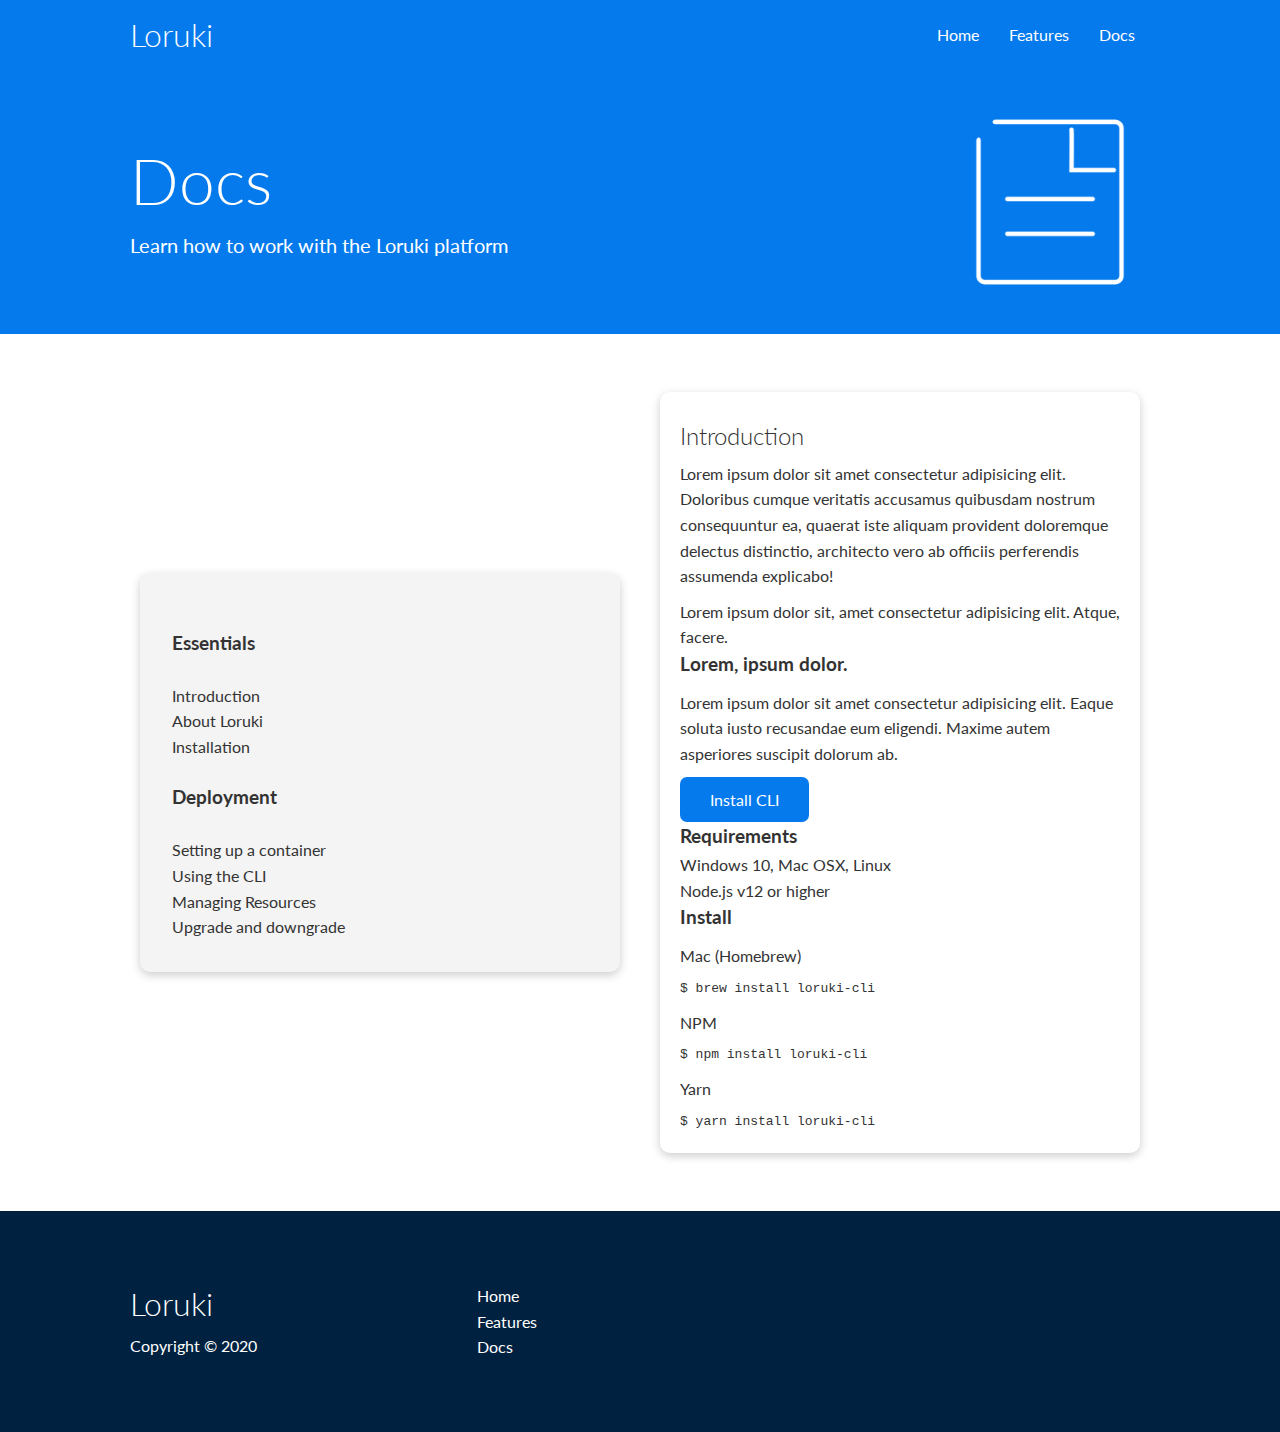
==== docs.html @ eb8db39e "yada yada yada" ====
<!DOCTYPE html>
<html lang="en">
  <head>
    <meta charset="UTF-8" />
    <meta name="viewport" content="width=device-width, initial-scale=1.0" />

    <!-- custom styles -->
    <link rel="stylesheet" href="css/utilities.css" />
    <link rel="stylesheet" href="css/styles.css" />

    <!-- font awesome -->
    <link
      rel="stylesheet"
      href="https://cdnjs.cloudflare.com/ajax/libs/font-awesome/5.15.1/css/all.min.css"
      integrity="sha512-+4zCK9k+qNFUR5X+cKL9EIR+ZOhtIloNl9GIKS57V1MyNsYpYcUrUeQc9vNfzsWfV28IaLL3i96P9sdNyeRssA=="
      crossorigin="anonymous"
    />
    <title>Loruki | Cloud Hosting for Everyone</title>
  </head>
  <body>
    <!-- Navbar -->
    <div class="navbar">
      <div class="container flex">
        <h1 class="logo">Loruki</h1>
        <nav>
          <ul>
            <li><a href="index.html">Home</a></li>
            <li><a href="features.html">Features</a></li>
            <li><a href="docs.html">Docs</a></li>
          </ul>
        </nav>
      </div>
    </div>

    <!-- Heading section -->
    <section class="docs-head bg-primary py-3">
      <div class="container grid">
        <div>
          <h1 class="xl">Docs</h1>
          <p class="lead">Learn how to work with the Loruki platform</p>
        </div>
        <img src="images/docs.png" alt="" />
      </div>
    </section>

    <!-- Docs main -->
    <section class="docs-main my-4">
      <div class="container grid">
        <div class="card bg-light p-3">
          <h3 class="my-2">Essentials</h3>
          <nav>
            <ul>
              <li><a href="#">Introduction</a></li>
              <li><a href="#">About Loruki</a></li>
              <li><a href="#">Installation</a></li>
            </ul>
          </nav>
          <h3 class="my-2">Deployment</h3>
          <nav>
            <ul>
              <li><a href="#">Setting up a container</a></li>
              <li><a href="#">Using the CLI</a></li>
              <li><a href="#">Managing Resources</a></li>
              <li><a href="#">Upgrade and downgrade</a></li>
            </ul>
          </nav>
        </div>
        <div class="card">
          <h2>Introduction</h2>
          <p>
            Lorem ipsum dolor sit amet consectetur adipisicing elit. Doloribus
            cumque veritatis accusamus quibusdam nostrum consequuntur ea,
            quaerat iste aliquam provident doloremque delectus distinctio,
            architecto vero ab officiis perferendis assumenda explicabo!
          </p>
          <div class="alert alert-success">
            <i class="fas fa-info"></i>Lorem ipsum dolor sit, amet consectetur
            adipisicing elit. Atque, facere.
          </div>
          <h3>Lorem, ipsum dolor.</h3>
          <p>
            Lorem ipsum dolor sit amet consectetur adipisicing elit. Eaque
            soluta iusto recusandae eum eligendi. Maxime autem asperiores
            suscipit dolorum ab.
          </p>
          <a href="" class="btn btn-primary">Install CLI</a>
          <h3>Requirements</h3>
          <ul>
            <li>Windows 10, Mac OSX, Linux</li>
            <li>Node.js v12 or higher</li>
          </ul>
          <h3>Install</h3>
          <p>Mac (Homebrew)</p>
          <pre><code>$ brew install loruki-cli</code></pre>
          <p>NPM</p>
          <pre><code>$ npm install loruki-cli</code></pre>
          <p>Yarn</p>
          <pre><code>$ yarn install loruki-cli</code></pre>
        </div>
      </div>
    </section>

    <!-- footer -->
    <footer class="footer bg-dark py-5">
      <div class="container grid grid-3">
        <div>
          <h1>Loruki</h1>
          <p>Copyright &copy; 2020</p>
        </div>
        <nav>
          <ul>
            <li><a href="index.html">Home</a></li>
            <li><a href="features.html">Features</a></li>
            <li><a href="docs.html">Docs</a></li>
          </ul>
        </nav>
        <div class="social">
          <a href="#"><i class="fab fa-github fa-2x"></i></a>
          <a href="#"><i class="fab fa-facebook fa-2x"></i></a>
          <a href="#"><i class="fab fa-instagram fa-2x"></i></a>
          <a href="#"><i class="fab fa-twitter fa-2x"></i></a>
        </div>
      </div>
    </footer>
  </body>
</html>
---- css/utilities.css ----
.flex {
  display: flex;
  justify-content: center;
  align-items: center;
  height: 100%;
}
.grid {
  display: grid;
  grid-template-columns: repeat(2, 1fr);
  gap: 20px;
  justify-content: center;
  align-items: center;
  height: 100%;
}

.grid-3 {
  grid-template-columns: repeat(3, 1fr);
}

.container {
  max-width: 1100px;
  margin: 0 auto;

  /* this removes margin space above the container due to the margin applied to the h1 */
  overflow: auto;
  padding: 0 40px;
}

.card {
  background-color: var(--main-white);
  color: var(--main-dark-color);
  border-radius: 10px;
  box-shadow: 0 3px 10px rgba(0, 0, 0, 0.2);
  padding: 20px;
  margin: 10px;
}

.btn {
  display: inline-block;
  padding: 10px 30px;
  cursor: pointer;
  background: var(--primary-color);
  color: var(--main-white);
  border: none;
  border-radius: 7px;
  transition: transform 0.1s ease;
}

.btn-outline {
  background-color: transparent;
  border: 1px var(--main-white) solid;
}

.btn:hover {
  transform: scale(0.95);
}

/* Buttons and colored buttons */
.bg-primary,
.btn-primary {
  background-color: var(--primary-color);
  color: var(--main-white);
}

.bg-secondary,
.btn-secondary {
  background-color: var(--secondary-color);
  color: var(--main-white);
}

.bg-dark,
.btn-dark {
  background-color: var(--dark-color);
  color: var(--main-white);
}

.bg-light,
.btn-light {
  background-color: var(--light-color);
  color: var(--main-dark-color);
}

.bg-primary a,
.btn-primary a,
.bg-secondary a,
.btn-secondary a,
.bg-dark a,
.btn-dark a {
  color: var(--main-white);
}

/* Text Sizes */
.lead {
  font-size: 20px;
}

.sm {
  font-size: 1rem;
}

.md {
  font-size: 2rem;
}

.lg {
  font-size: 3rem;
}

.xl {
  font-size: 4rem;
}

.text-center {
  text-align: center;
}

/* Margins */

.my-1 {
  margin: 1rem 0;
}

.my-2 {
  margin: 1.5rem 0;
}

.my-3 {
  margin: 2rem 0;
}

.my-4 {
  margin: 3rem 0;
}

.my-5 {
  margin: 4rem 0;
}

.m-1 {
  margin: 1rem;
}

.m-2 {
  margin: 1.5rem;
}

.m-3 {
  margin: 2rem;
}

.m-4 {
  margin: 3rem;
}

.m-5 {
  margin: 4rem;
}

/* Padding */
.py-1 {
  padding: 1rem 0;
}

.py-2 {
  padding: 1.5rem 0;
}

.py-3 {
  padding: 2rem 0;
}

.py-4 {
  padding: 3rem 0;
}

.py-5 {
  padding: 4rem 0;
}

.p-1 {
  padding: 1rem;
}

.p-2 {
  padding: 1.5rem;
}

.p-3 {
  padding: 2rem;
}

.p-4 {
  padding: 3rem;
}

.p-5 {
  padding: 4rem;
}
---- css/styles.css ----
@import url('https://fonts.googleapis.com/css2?family=Lato:wght@300&display=swap');

/* Global styles, custom properties and resets ****************************************/
:root {
  --primary-color: #047aed;
  --secondary-color: #1c3fa8;
  --dark-color: #002240;
  --light-color: #f4f4f4;
  --main-white: #ffffff;
  --main-text-color: #333;
}

* {
  box-sizing: border-box;
  padding: 0;
  margin: 0;
  list-style: none;
  text-decoration: none;
}

body {
  font-family: 'Lato', sans-serif;
  color: var(--main-text-color);
  line-height: 1.6;
}

a {
  color: #333;
}

h1,
h2 {
  font-weight: 300;
  line-height: 1.2;
  margin: 10px 0;
}

p {
  margin: 10px 0;
}

img {
  width: 100%;
}

/* Navbar **************************************************************************/
.navbar {
  background-color: var(--primary-color);
  color: var(--main-white);
  height: 70px;
}

.navbar .flex {
  justify-content: space-between;
}

.navbar ul {
  display: flex;
}

.navbar a {
  color: var(--main-white);
  padding: 10px;
  margin: 0 5px;
}

.navbar a:hover {
  border-bottom: 2px var(--main-white) solid;
}

/* Showcase section ******************************************************************/
.showcase {
  height: 400px;
  background-color: var(--primary-color);
  color: var(--main-white);
  position: relative;
}

.showcase::before,
.showcase::after {
  content: '';
  position: absolute;
  height: 100px;
  bottom: -70px;
  right: 0;
  left: 0;
  background-color: var(--main-white);
  transform: skewY(-3deg);
  -webkit-transform: skewY(-3deg);
  -moz-transform: skewY(-3deg);
  -ms-transform: skewY(-3deg);
}

.showcase .grid {
  grid-template-columns: 55% 45%;
  gap: 30px;

  /* makes the form go past the container border */
  overflow: visible;
}

.showcase h1 {
  font-size: 40px;
}

.showcase p {
  margin: 20px 0;
}

.showcase-form {
  position: relative;
  top: 60px;
  height: 350px;
  width: 400px;
  padding: 40px;
  z-index: 100;
  justify-self: flex-end;
}

.showcase-form h2 {
  color: var(--main-text-color);
}

.showcase-form .form-control {
  margin: 30px 0;
}

.showcase-form input[type='text'],
.showcase-form input[type='email'] {
  border: 0;
  border-bottom: 1px solid #b4becb;
  padding: 3px;
  font-size: 16px;
}

.showcase-form input:focus {
  outline: none;
}

/* Stats section ***************************************************************/
.stats {
  padding-top: 100px;
}

.stats-heading {
  max-width: 500px;
  margin: auto;
}

.stats .grid h3 {
  font-size: 35px;
}

.stats .grid p {
  font-size: 20px;
  font-weight: bold;
}

/* cli ****************************************************************************/
.cli .grid {
  grid-template-columns: repeat(3, 1fr);
  grid-template-rows: repeat(2, 1fr);
}

.cli .grid > *:first-child {
  grid-column: span 2;
  grid-row: span 2;
}

/* cloud ***************************************************************************/
.cloud .grid {
  grid-template-columns: 4fr 3fr;
}

/* Languages ***********************************************************************/
.languages .card {
  text-align: center;
  margin: 18px 10px 40px;
  transition: transform 0.2s ease-in;
}

.languages .flex {
  flex-wrap: wrap;
}

.languages .card h4 {
  font-size: 20px;
  margin-bottom: 10px;
}

.languages .card:hover {
  transform: translateY(-15px);
}

/* footer ****************************************************************************/
.social a {
  margin: 0 10px;
}

/* Features page *********************************************************************/
.features-head img, .docs-head img {
  width: 200px;
  justify-self: flex-end;
}

.features-sub-head img {
  width: 300px;
  justify-self: flex-end;
}

.features-main .card i {
  margin-right: 20px;
}

.features-main .grid {
  padding: 30px;
}

.features-main .grid > *:first-child {
  grid-column: 1 / span 3;
}

.features-main .grid > *:nth-child(2) {
  grid-column: 1 / span 2;
}

/* Docs page */


/* Media queries *********************************************************************/

/* Tablets and under */
@media (max-width: 800px) {
  .grid,
  .showcase .grid,
  .stats .grid,
  .cli .grid,
  .cloud .grid {
    grid-template-columns: 1fr;
    grid-template-rows: 1fr;
  }

  .showcase {
    height: auto;
  }

  .showcase-text {
    text-align: center;
    margin-top: 40px;
  }

  .showcase-form {
    justify-self: center;
    margin: auto;
  }

  .cli .grid > *:first-child {
    grid-column: 1;
    grid-row: 1;
  }
}

/* Mobile */
@media (max-width: 500px) {
  .navbar {
    height: 110px;
  }

  .navbar .flex {
    flex-direction: column;
  }

  .navbar ul {
    padding: 10px;
    background-color: rgba(0, 0, 0, 0.1);
  }
}
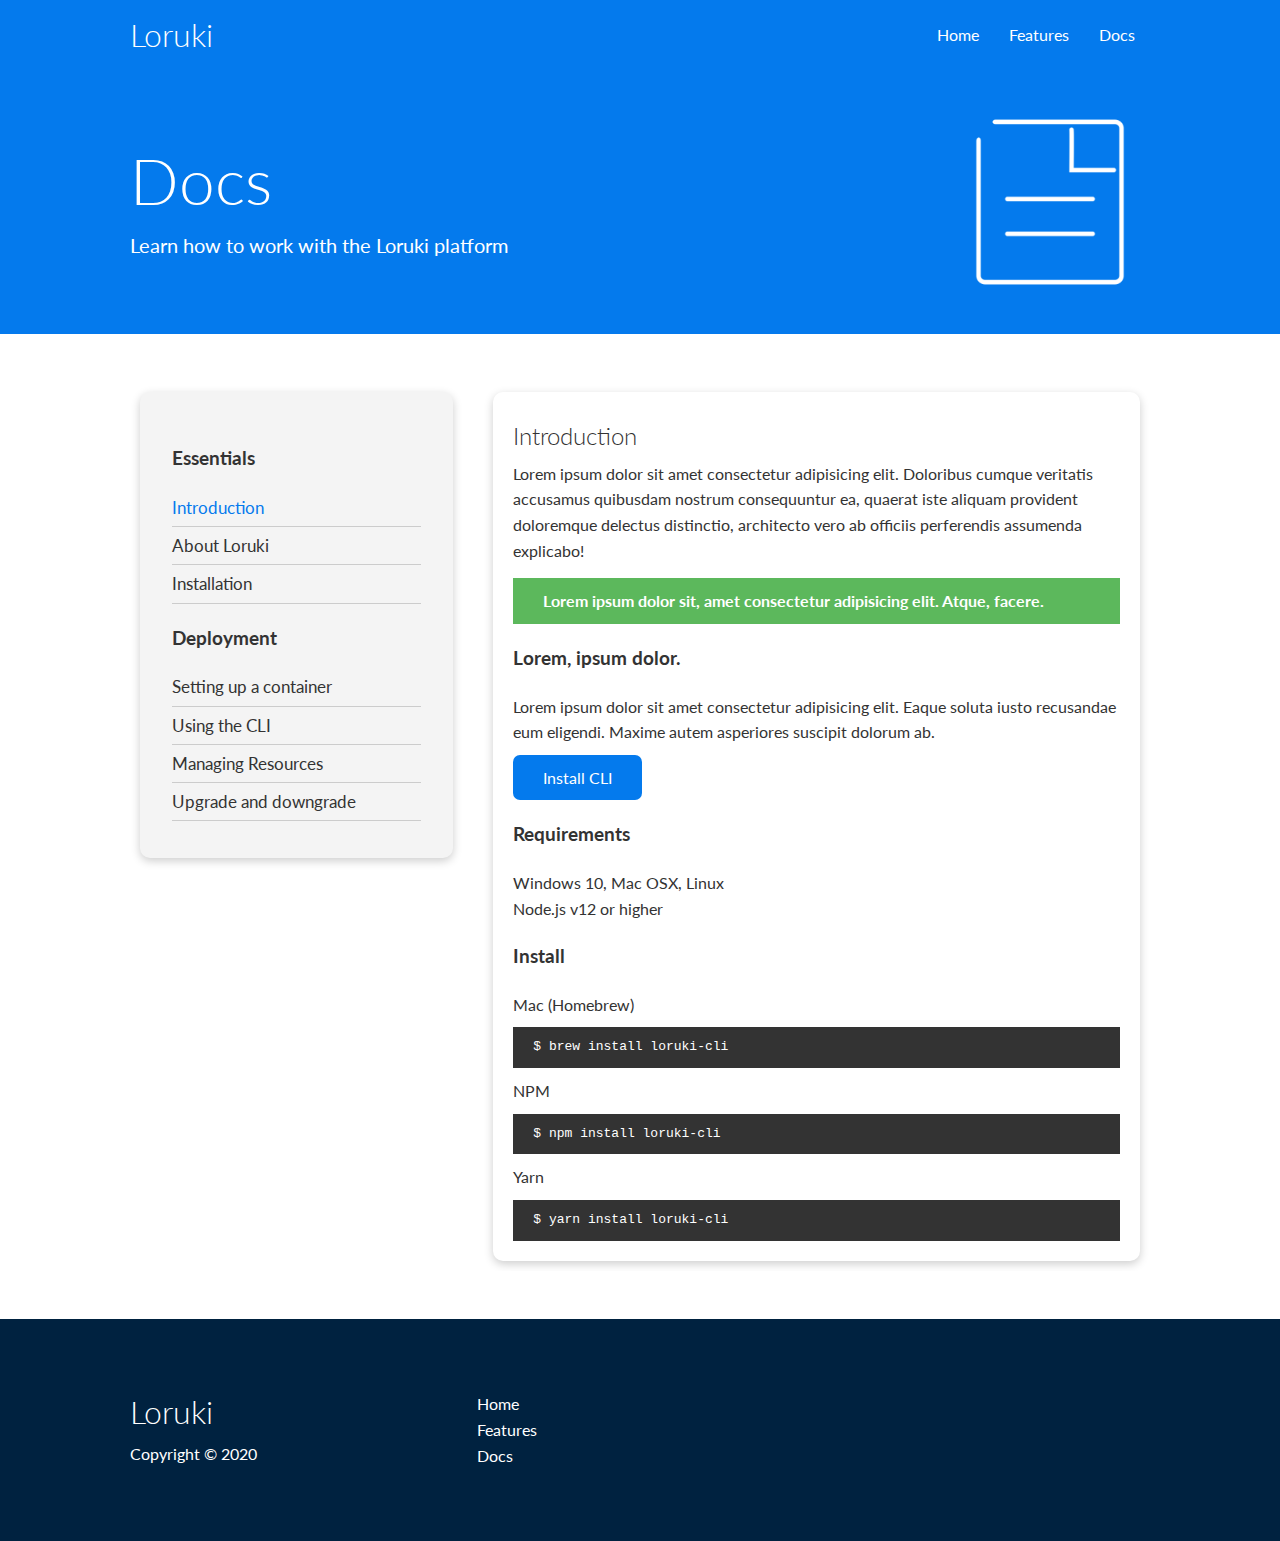
==== commit 4871d6b6: "Finished animations" ====
--- a/docs.html
+++ b/docs.html
@@ -50,7 +50,7 @@
           <h3 class="my-2">Essentials</h3>
           <nav>
             <ul>
-              <li><a href="#">Introduction</a></li>
+              <li><a class="text-primary" href="#">Introduction</a></li>
               <li><a href="#">About Loruki</a></li>
               <li><a href="#">Installation</a></li>
             </ul>
--- a/css/utilities.css
+++ b/css/utilities.css
@@ -114,6 +114,45 @@
   text-align: center;
 }
 
+/* Alert */
+.alert {
+  background-color: var(--light-color);
+  padding: 10px 20px;
+  font-weight: bold;
+  margin: 15px 0;
+}
+
+.alert i {
+  margin-right: 10px;
+}
+
+.alert-success {
+  background-color: var(--success-color);
+  color: var(--main-white);
+}
+
+.alert-error {
+  background-color: var(--error-color);
+  color: var(--main-white);
+}
+
+/* text colors */
+.text-primary {
+  color: var(--primary-color);
+}
+
+.text-secondary {
+  color: var(--secondary-color);
+}
+
+.text-dark {
+  color: var(--dark-color);
+}
+
+.text-light {
+  color: var(--light-color);
+}
+
 /* Margins */
 
 .my-1 {
--- a/css/styles.css
+++ b/css/styles.css
@@ -8,6 +8,8 @@
   --light-color: #f4f4f4;
   --main-white: #ffffff;
   --main-text-color: #333;
+  --success-color: #5cb85c;
+  --error-color: #d9534f;
 }
 
 * {
@@ -41,6 +43,13 @@
 
 img {
   width: 100%;
+}
+
+code,
+pre {
+  background-color: var(--main-text-color);
+  color: var(--main-white);
+  padding: 10px;
 }
 
 /* Navbar **************************************************************************/
@@ -107,6 +116,10 @@
   margin: 20px 0;
 }
 
+.showcase-text {
+  animation: slideInFromLeft .8s ease-in;
+}
+
 .showcase-form {
   position: relative;
   top: 60px;
@@ -115,6 +128,7 @@
   padding: 40px;
   z-index: 100;
   justify-self: flex-end;
+  animation: slideInFromRight .8s ease-in;
 }
 
 .showcase-form h2 {
@@ -140,6 +154,7 @@
 /* Stats section ***************************************************************/
 .stats {
   padding-top: 100px;
+  animation: slideInFromBottom .8s ease-in;
 }
 
 .stats-heading {
@@ -198,7 +213,8 @@
 }
 
 /* Features page *********************************************************************/
-.features-head img, .docs-head img {
+.features-head img,
+.docs-head img {
   width: 200px;
   justify-self: flex-end;
 }
@@ -225,8 +241,63 @@
 }
 
 /* Docs page */
-
-
+.docs-main h3 {
+  margin: 20px 0;
+}
+
+.docs-main .grid {
+  grid-template-columns: 1fr 2fr;
+  align-items: flex-start;
+}
+
+.docs-main nav li {
+  font-size: 17px;
+  padding-bottom: 5px;
+  margin-bottom: 5px;
+  border-bottom: 1px #ccc solid;
+}
+
+.docs-main a:hover {
+  font-weight: bold;
+}
+
+/* Animations ************************************************************************/
+@keyframes slideInFromLeft {
+  0% {
+    transform: translateX(-200%);
+  }
+
+  100% {
+    transform: translateX(0);
+  }
+}
+@keyframes slideInFromRight {
+  0% {
+    transform: translateX(200%);
+  }
+
+  100% {
+    transform: translateX(0);
+  }
+}
+@keyframes slideInFromTop {
+  0% {
+    transform: translateY(-100%);
+  }
+
+  100% {
+    transform: translateX(0);
+  }
+}
+@keyframes slideInFromBottom {
+  0% {
+    transform: translateY(200%);
+  }
+
+  100% {
+    transform: translateY(0);
+  }
+}
 /* Media queries *********************************************************************/
 
 /* Tablets and under */
@@ -235,7 +306,9 @@
   .showcase .grid,
   .stats .grid,
   .cli .grid,
-  .cloud .grid {
+  .cloud .grid,
+  .features-main .grid,
+  .docs-main .grid {
     grid-template-columns: 1fr;
     grid-template-rows: 1fr;
   }
@@ -257,6 +330,23 @@
   .cli .grid > *:first-child {
     grid-column: 1;
     grid-row: 1;
+  }
+
+  .features-head,
+  .features-sub-head,
+  .docs-head {
+    text-align: center;
+  }
+
+  .features-head img,
+  .features-sub-head img,
+  .docs-head img {
+    justify-self: center;
+  }
+
+  .features-main .grid > *:first-child,
+  .features-main .grid > *:nth-child(2) {
+    grid-column: 1;
   }
 }
 
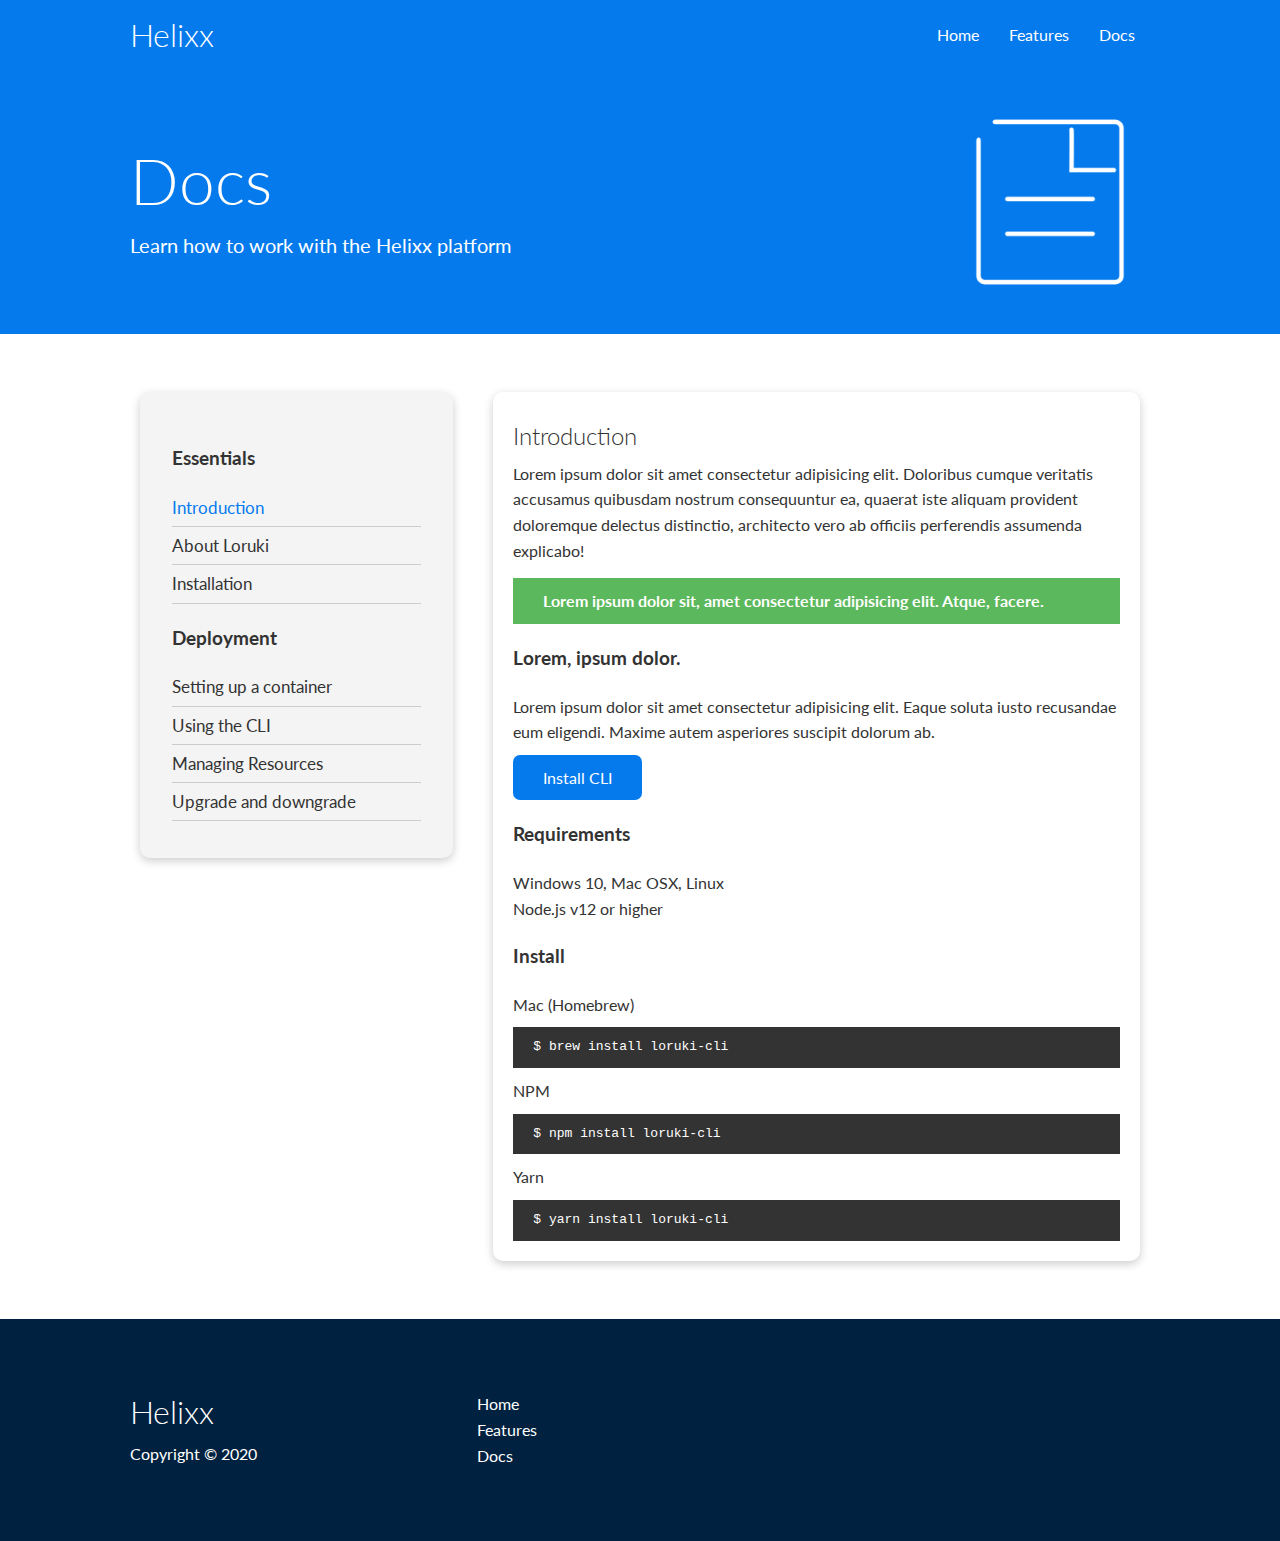
==== commit c0e9497c: "fix: change brand name" ====
--- a/docs.html
+++ b/docs.html
@@ -15,13 +15,13 @@
       integrity="sha512-+4zCK9k+qNFUR5X+cKL9EIR+ZOhtIloNl9GIKS57V1MyNsYpYcUrUeQc9vNfzsWfV28IaLL3i96P9sdNyeRssA=="
       crossorigin="anonymous"
     />
-    <title>Loruki | Cloud Hosting for Everyone</title>
+    <title>Helixx | Cloud Hosting for Everyone</title>
   </head>
   <body>
     <!-- Navbar -->
     <div class="navbar">
       <div class="container flex">
-        <h1 class="logo">Loruki</h1>
+        <h1 class="logo">Helixx</h1>
         <nav>
           <ul>
             <li><a href="index.html">Home</a></li>
@@ -37,7 +37,7 @@
       <div class="container grid">
         <div>
           <h1 class="xl">Docs</h1>
-          <p class="lead">Learn how to work with the Loruki platform</p>
+          <p class="lead">Learn how to work with the Helixx platform</p>
         </div>
         <img src="images/docs.png" alt="" />
       </div>
@@ -104,7 +104,7 @@
     <footer class="footer bg-dark py-5">
       <div class="container grid grid-3">
         <div>
-          <h1>Loruki</h1>
+          <h1>Helixx</h1>
           <p>Copyright &copy; 2020</p>
         </div>
         <nav>
--- a/css/styles.css
+++ b/css/styles.css
@@ -50,6 +50,11 @@
   background-color: var(--main-text-color);
   color: var(--main-white);
   padding: 10px;
+}
+
+.hidden {
+  visibility: hidden;
+  height: 0;
 }
 
 /* Navbar **************************************************************************/
@@ -117,7 +122,7 @@
 }
 
 .showcase-text {
-  animation: slideInFromLeft .8s ease-in;
+  animation: slideInFromLeft 0.8s ease-in;
 }
 
 .showcase-form {
@@ -128,7 +133,7 @@
   padding: 40px;
   z-index: 100;
   justify-self: flex-end;
-  animation: slideInFromRight .8s ease-in;
+  animation: slideInFromRight 0.8s ease-in;
 }
 
 .showcase-form h2 {
@@ -154,7 +159,7 @@
 /* Stats section ***************************************************************/
 .stats {
   padding-top: 100px;
-  animation: slideInFromBottom .8s ease-in;
+  animation: slideInFromBottom 0.8s ease-in;
 }
 
 .stats-heading {
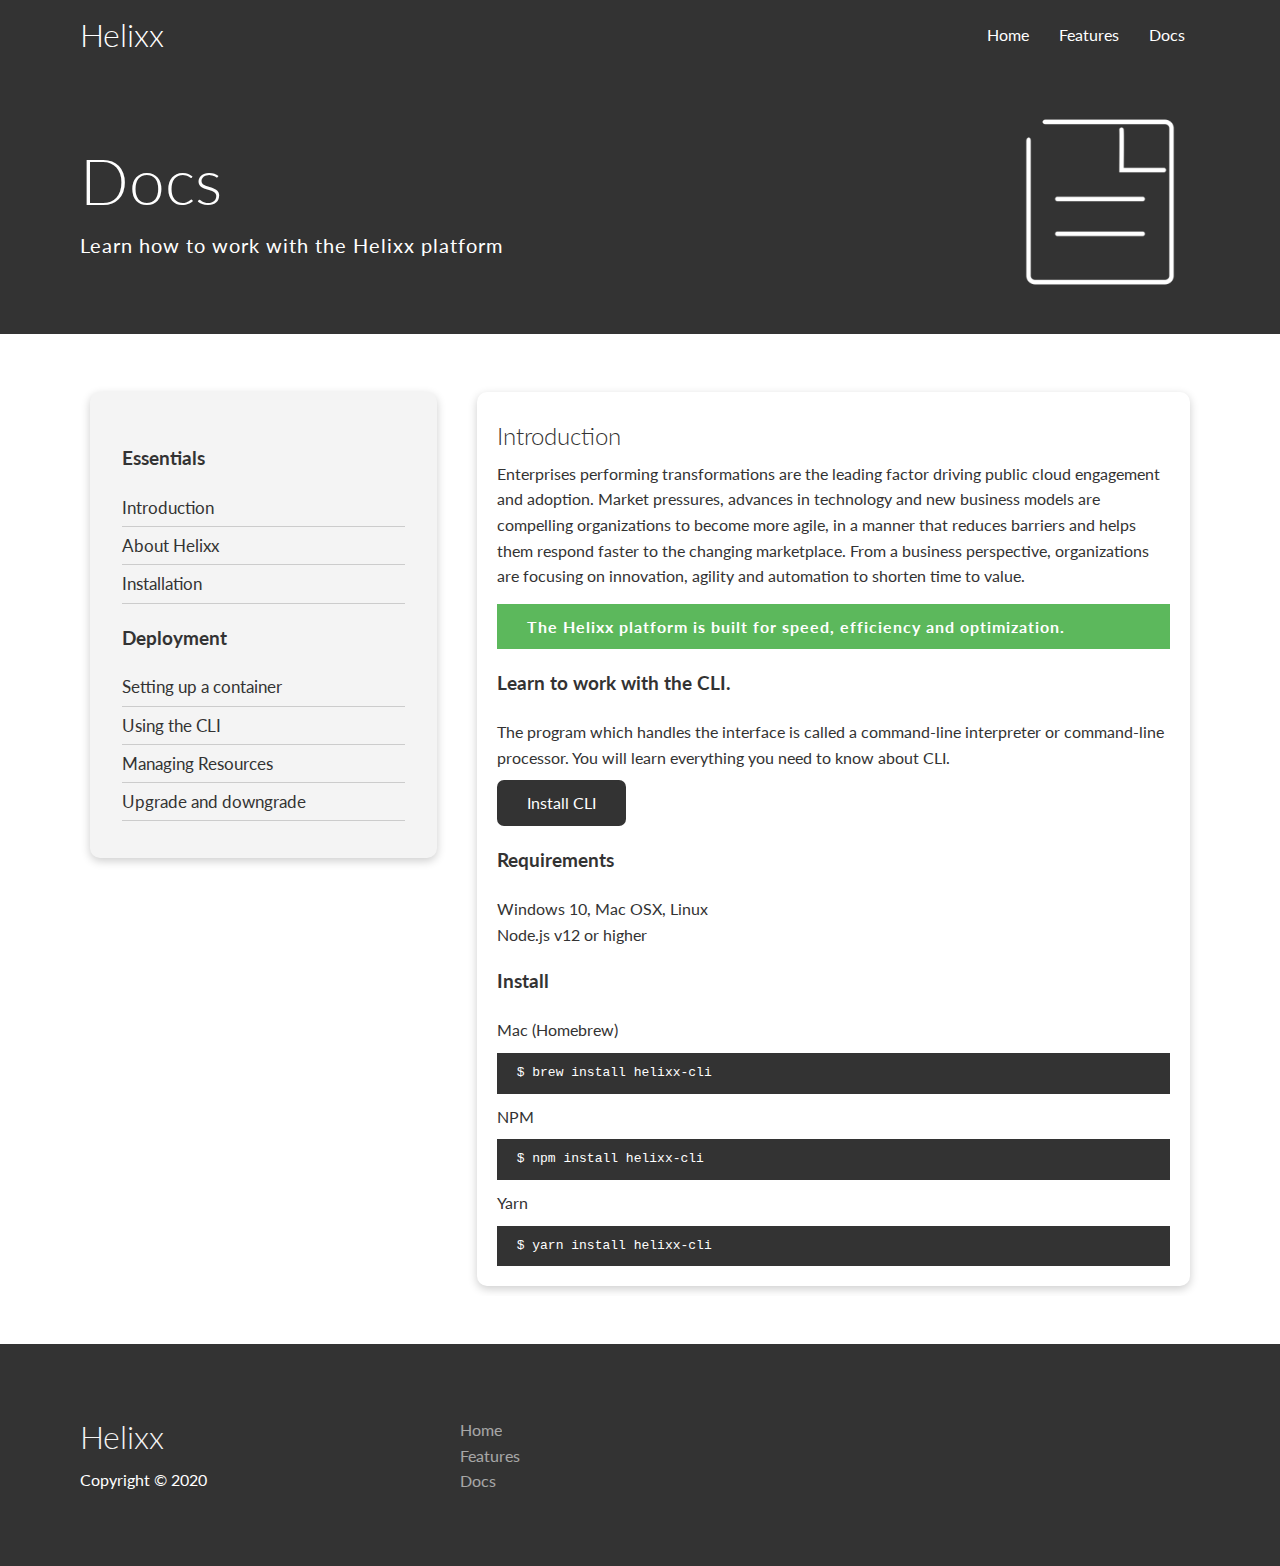
==== commit 69742463: "fix: re-design of the features and docs pages" ====
--- a/docs.html
+++ b/docs.html
@@ -33,7 +33,7 @@
     </div>
 
     <!-- Heading section -->
-    <section class="docs-head bg-primary py-3">
+    <section class="docs-head py-3">
       <div class="container grid">
         <div>
           <h1 class="xl">Docs</h1>
@@ -50,8 +50,8 @@
           <h3 class="my-2">Essentials</h3>
           <nav>
             <ul>
-              <li><a class="text-primary" href="#">Introduction</a></li>
-              <li><a href="#">About Loruki</a></li>
+              <li><a href="#">Introduction</a></li>
+              <li><a href="#">About Helixx</a></li>
               <li><a href="#">Installation</a></li>
             </ul>
           </nav>
@@ -68,22 +68,25 @@
         <div class="card">
           <h2>Introduction</h2>
           <p>
-            Lorem ipsum dolor sit amet consectetur adipisicing elit. Doloribus
-            cumque veritatis accusamus quibusdam nostrum consequuntur ea,
-            quaerat iste aliquam provident doloremque delectus distinctio,
-            architecto vero ab officiis perferendis assumenda explicabo!
+            Enterprises performing transformations are the leading factor
+            driving public cloud engagement and adoption. Market pressures,
+            advances in technology and new business models are compelling
+            organizations to become more agile, in a manner that reduces
+            barriers and helps them respond faster to the changing marketplace.
+            From a business perspective, organizations are focusing on
+            innovation, agility and automation to shorten time to value.
           </p>
           <div class="alert alert-success">
-            <i class="fas fa-info"></i>Lorem ipsum dolor sit, amet consectetur
-            adipisicing elit. Atque, facere.
+            <i class="fas fa-info"></i>The Helixx platform is built for speed,
+            efficiency and optimization.
           </div>
-          <h3>Lorem, ipsum dolor.</h3>
+          <h3>Learn to work with the CLI.</h3>
           <p>
-            Lorem ipsum dolor sit amet consectetur adipisicing elit. Eaque
-            soluta iusto recusandae eum eligendi. Maxime autem asperiores
-            suscipit dolorum ab.
+            The program which handles the interface is called a command-line
+            interpreter or command-line processor. You will learn everything you
+            need to know about CLI.
           </p>
-          <a href="" class="btn btn-primary">Install CLI</a>
+          <a href="" class="btn btn-cli">Install CLI</a>
           <h3>Requirements</h3>
           <ul>
             <li>Windows 10, Mac OSX, Linux</li>
@@ -91,17 +94,17 @@
           </ul>
           <h3>Install</h3>
           <p>Mac (Homebrew)</p>
-          <pre><code>$ brew install loruki-cli</code></pre>
+          <pre><code>$ brew install helixx-cli</code></pre>
           <p>NPM</p>
-          <pre><code>$ npm install loruki-cli</code></pre>
+          <pre><code>$ npm install helixx-cli</code></pre>
           <p>Yarn</p>
-          <pre><code>$ yarn install loruki-cli</code></pre>
+          <pre><code>$ yarn install helixx-cli</code></pre>
         </div>
       </div>
     </section>
 
     <!-- footer -->
-    <footer class="footer bg-dark py-5">
+    <footer class="footer py-5">
       <div class="container grid grid-3">
         <div>
           <h1>Helixx</h1>
--- a/css/utilities.css
+++ b/css/utilities.css
@@ -18,7 +18,7 @@
 }
 
 .container {
-  max-width: 1100px;
+  max-width: 1200px;
   margin: 0 auto;
 
   /* this removes margin space above the container due to the margin applied to the h1 */
@@ -35,6 +35,10 @@
   margin: 10px;
 }
 
+.card p {
+  color: var(--main-dark-color);
+}
+
 .btn {
   display: inline-block;
   padding: 10px 30px;
@@ -77,7 +81,8 @@
 .bg-light,
 .btn-light {
   background-color: var(--light-color);
-  color: var(--main-dark-color);
+  color: var(--main-dark-color) !important;
+  font-weight: bold;
 }
 
 .bg-primary a,
@@ -92,6 +97,7 @@
 /* Text Sizes */
 .lead {
   font-size: 20px;
+  letter-spacing: 1px;
 }
 
 .sm {
@@ -129,6 +135,7 @@
 .alert-success {
   background-color: var(--success-color);
   color: var(--main-white);
+  letter-spacing: 1px;
 }
 
 .alert-error {
--- a/css/styles.css
+++ b/css/styles.css
@@ -1,9 +1,10 @@
-@import url('https://fonts.googleapis.com/css2?family=Lato:wght@300&display=swap');
+@import url('https://fonts.googleapis.com/css2?family=Lato:wght@300;400;700&display=swap');
 
 /* Global styles, custom properties and resets ****************************************/
 :root {
   --primary-color: #047aed;
   --secondary-color: #1c3fa8;
+  --alt-primary-color: #333;
   --dark-color: #002240;
   --light-color: #f4f4f4;
   --main-white: #ffffff;
@@ -59,7 +60,7 @@
 
 /* Navbar **************************************************************************/
 .navbar {
-  background-color: var(--primary-color);
+  background-color: var(--alt-primary-color);
   color: var(--main-white);
   height: 70px;
 }
@@ -85,7 +86,7 @@
 /* Showcase section ******************************************************************/
 .showcase {
   height: 400px;
-  background-color: var(--primary-color);
+  background-color: var(--alt-primary-color);
   color: var(--main-white);
   position: relative;
 }
@@ -115,10 +116,12 @@
 
 .showcase h1 {
   font-size: 40px;
+  text-transform: capitalize;
 }
 
 .showcase p {
   margin: 20px 0;
+  letter-spacing: 1px;
 }
 
 .showcase-text {
@@ -165,29 +168,122 @@
 .stats-heading {
   max-width: 500px;
   margin: auto;
+  font-weight: 500;
+  margin: 4rem auto;
 }
 
 .stats .grid h3 {
-  font-size: 35px;
+  font-size: 28px;
 }
 
 .stats .grid p {
-  font-size: 20px;
+  font-size: 18px;
+  font-weight: 400;
+  color: var(--main-text-color);
+}
+
+/* cli ****************************************************************************/
+.service {
+  margin-top: 6rem;
+  margin-bottom: 4rem;
+}
+.about-img {
+  margin-bottom: 2rem;
+}
+
+.about-img img {
+  border-radius: 7px;
+  object-fit: cover;
+  height: 20rem;
+}
+
+.about {
+  display: grid;
+  grid-template-rows: auto 1fr;
+  background: #f8f8f8;
+  margin-bottom: 4rem;
+  border-radius: 7px;
+}
+
+.btn-container {
+  border-top-left-radius: 7px;
+  border-top-right-radius: 7px;
+  display: grid;
+  grid-template-columns: repeat(4, 1fr);
+}
+
+.btn-container button {
+  text-transform: capitalize;
+}
+
+.tab-btn:nth-child(1) {
+  border-top-left-radius: 7px;
+}
+
+.tab-btn:nth-child(4) {
+  border-top-right-radius: 7px;
+}
+
+.tab-btn {
+  padding: 1rem 0;
+  background: #f9f9f9;
+  border: none;
+  border-right: 1px solid #ccc;
+  font-size: 1rem;
+  display: block;
+  cursor: pointer;
+  transition: all 0.3s linear;
+  letter-spacing: 1px;
+}
+
+.tab-btn:hover:not(.active) {
+  background: hsl(205, 100%, 96%);
+  color: var(--primary-color);
+}
+
+.tab-btn:nth-child(4) {
+  border-right: none;
+}
+
+.about-content {
+  border-bottom-left-radius: 7px;
+  border-bottom-right-radius: 7px;
+}
+
+.content {
+  display: none;
+  padding: 1rem;
+}
+
+.content p {
+  color: var(--main-text-color);
+  font-weight: 400;
+  letter-spacing: 1px;
+}
+
+.content h4 {
+  text-transform: capitalize;
+  letter-spacing: 1px;
   font-weight: bold;
 }
 
-/* cli ****************************************************************************/
-.cli .grid {
-  grid-template-columns: repeat(3, 1fr);
-  grid-template-rows: repeat(2, 1fr);
-}
-
-.cli .grid > *:first-child {
-  grid-column: span 2;
-  grid-row: span 2;
+.tab-btn.active {
+  background-color: #fff;
+}
+
+.content.active {
+  display: block;
 }
 
 /* cloud ***************************************************************************/
+.cloud {
+  background-color: var(--alt-primary-color);
+}
+
+.cloud h2,
+p {
+  color: var(--main-white);
+}
 .cloud .grid {
   grid-template-columns: 4fr 3fr;
 }
@@ -213,17 +309,52 @@
 }
 
 /* footer ****************************************************************************/
+footer {
+  background-color: var(--alt-primary-color);
+}
+
+footer h1,
+a {
+  color: var(--light-color);
+}
+
+footer nav li a {
+  transition: all 0.2s ease-in;
+  opacity: 0.6;
+}
+
+footer nav li a:hover {
+  opacity: 1;
+}
+
 .social a {
   margin: 0 10px;
+  opacity: 0.6;
+  transition: all 0.2s ease-in;
+}
+
+.social a:hover {
+  opacity: 1;
 }
 
 /* Features page *********************************************************************/
+.features-head {
+  background-color: var(--alt-primary-color);
+}
+
+.features-head h1 {
+  color: var(--main-white);
+}
+
 .features-head img,
 .docs-head img {
   width: 200px;
   justify-self: flex-end;
 }
 
+.features-sub-head p {
+  color: var(--main-text-color);
+}
 .features-sub-head img {
   width: 300px;
   justify-self: flex-end;
@@ -246,6 +377,14 @@
 }
 
 /* Docs page */
+.docs-head {
+  background-color: var(--alt-primary-color);
+}
+
+.docs-head h1 {
+  color: var(--main-white);
+}
+
 .docs-main h3 {
   margin: 20px 0;
 }
@@ -262,6 +401,16 @@
   border-bottom: 1px #ccc solid;
 }
 
+.btn-cli {
+  background-color: var(--alt-primary-color);
+  color: var(--main-white) !important;
+}
+
+.docs-main a {
+  color: var(--main-text-color);
+  font-weight: 400;
+}
+
 .docs-main a:hover {
   font-weight: bold;
 }
@@ -297,16 +446,18 @@
 @keyframes slideInFromBottom {
   0% {
     transform: translateY(200%);
+    opacity: 0;
   }
 
   100% {
     transform: translateY(0);
+    opacity: 1;
   }
 }
 /* Media queries *********************************************************************/
 
 /* Tablets and under */
-@media (max-width: 800px) {
+@media (max-width: 1000px) {
   .grid,
   .showcase .grid,
   .stats .grid,
@@ -370,3 +521,19 @@
     background-color: rgba(0, 0, 0, 0.1);
   }
 }
+
+@media screen and (min-width: 992px) {
+  .about-img {
+    margin-bottom: 0;
+  }
+
+  .about-center {
+    display: grid;
+    grid-template-columns: 1fr 1fr;
+    column-gap: 2rem;
+  }
+
+  .about-content {
+    height: 270px;
+  }
+}
